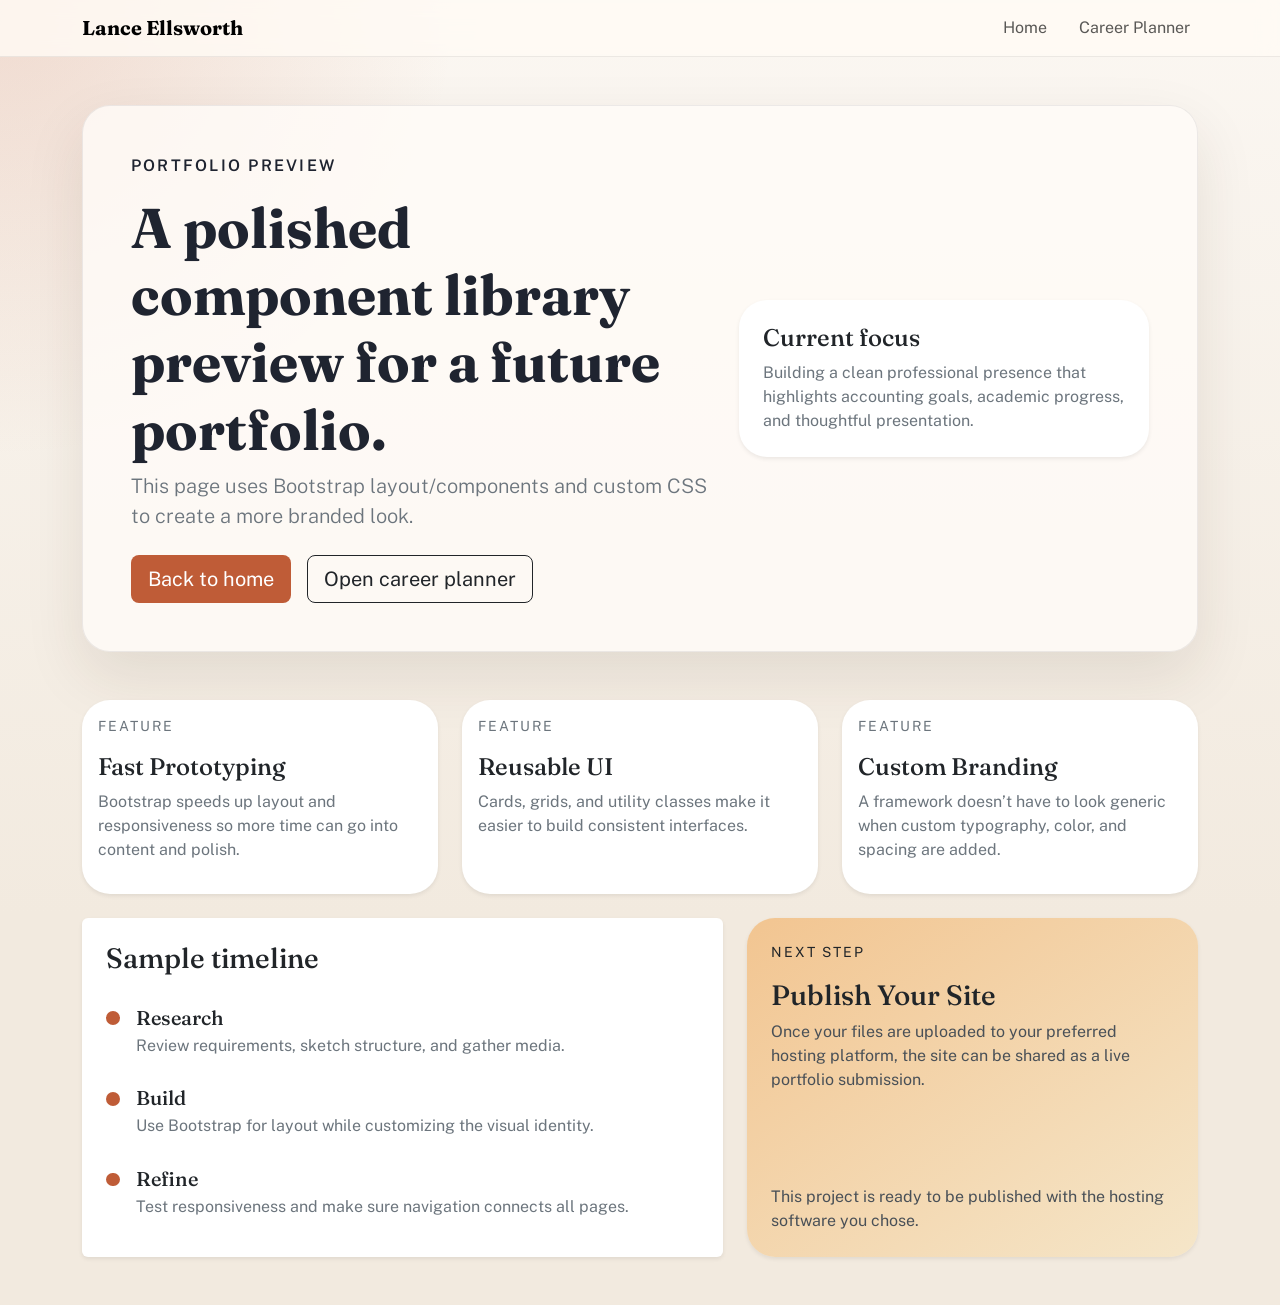
==== bootstrap.html @ 7f500517 "Initial website project" ====
<!DOCTYPE html>
<html lang="en">
  <head>
    <meta charset="UTF-8" />
    <meta name="viewport" content="width=device-width, initial-scale=1.0" />
    <title>Portfolio Preview</title>
    <link
      href="https://cdn.jsdelivr.net/npm/bootstrap@5.3.3/dist/css/bootstrap.min.css"
      rel="stylesheet"
      crossorigin="anonymous"
    />
    <link rel="stylesheet" href="bootstrap-custom.css" />
  </head>
  <body>
    <nav class="navbar navbar-expand-lg sticky-top glass-nav">
      <div class="container">
        <a class="navbar-brand fw-bold" href="index.html">Lance Ellsworth</a>
        <button
          class="navbar-toggler"
          type="button"
          data-bs-toggle="collapse"
          data-bs-target="#navMenu"
          aria-controls="navMenu"
          aria-expanded="false"
          aria-label="Toggle navigation"
        >
          <span class="navbar-toggler-icon"></span>
        </button>
        <div class="collapse navbar-collapse" id="navMenu">
          <ul class="navbar-nav ms-auto gap-lg-3">
            <li class="nav-item"><a class="nav-link" href="index.html">Home</a></li>
            <li class="nav-item"><a class="nav-link" href="scratch.html">Career Planner</a></li>
          </ul>
        </div>
      </div>
    </nav>

    <header class="py-5">
      <div class="container">
        <div class="hero-panel p-4 p-lg-5">
          <div class="row align-items-center g-4">
            <div class="col-lg-7">
              <p class="text-uppercase fw-semibold tracking">Portfolio Preview</p>
              <h1 class="display-4 fw-bold">A polished component library preview for a future portfolio.</h1>
              <p class="lead text-secondary">
                This page uses Bootstrap layout/components and custom CSS to create a more branded look.
              </p>
              <div class="d-flex flex-wrap gap-3 mt-4">
                <a class="btn btn-warm btn-lg" href="index.html">Back to home</a>
                <a class="btn btn-outline-dark btn-lg" href="scratch.html">Open career planner</a>
              </div>
            </div>
            <div class="col-lg-5">
              <div class="card border-0 stat-panel shadow-sm">
                <div class="card-body p-4">
                  <h2 class="h4">Current focus</h2>
                  <p class="mb-0 text-secondary">
                    Building a clean professional presence that highlights accounting goals,
                    academic progress, and thoughtful presentation.
                  </p>
                </div>
              </div>
            </div>
          </div>
        </div>
      </div>
    </header>

    <main class="pb-5">
      <section class="container mb-4">
        <div class="row g-4">
          <div class="col-md-4">
            <div class="card h-100 border-0 shadow-sm lift-card">
              <div class="card-body">
                <p class="small text-uppercase tracking text-secondary">Feature</p>
                <h2 class="h4">Fast Prototyping</h2>
                <p class="text-secondary">
                  Bootstrap speeds up layout and responsiveness so more time can go into content and polish.
                </p>
              </div>
            </div>
          </div>
          <div class="col-md-4">
            <div class="card h-100 border-0 shadow-sm lift-card">
              <div class="card-body">
                <p class="small text-uppercase tracking text-secondary">Feature</p>
                <h2 class="h4">Reusable UI</h2>
                <p class="text-secondary">
                  Cards, grids, and utility classes make it easier to build consistent interfaces.
                </p>
              </div>
            </div>
          </div>
          <div class="col-md-4">
            <div class="card h-100 border-0 shadow-sm lift-card">
              <div class="card-body">
                <p class="small text-uppercase tracking text-secondary">Feature</p>
                <h2 class="h4">Custom Branding</h2>
                <p class="text-secondary">
                  A framework doesn’t have to look generic when custom typography, color, and spacing are added.
                </p>
              </div>
            </div>
          </div>
        </div>
      </section>

      <section class="container">
        <div class="row g-4 align-items-stretch">
          <div class="col-lg-7">
            <div class="card border-0 shadow-sm h-100">
              <div class="card-body p-4">
                <h2 class="h3 mb-3">Sample timeline</h2>
                <div class="timeline-item">
                  <span class="timeline-dot"></span>
                  <div>
                    <h3 class="h5 mb-1">Research</h3>
                    <p class="text-secondary mb-0">Review requirements, sketch structure, and gather media.</p>
                  </div>
                </div>
                <div class="timeline-item">
                  <span class="timeline-dot"></span>
                  <div>
                    <h3 class="h5 mb-1">Build</h3>
                    <p class="text-secondary mb-0">Use Bootstrap for layout while customizing the visual identity.</p>
                  </div>
                </div>
                <div class="timeline-item">
                  <span class="timeline-dot"></span>
                  <div>
                    <h3 class="h5 mb-1">Refine</h3>
                    <p class="text-secondary mb-0">Test responsiveness and make sure navigation connects all pages.</p>
                  </div>
                </div>
              </div>
            </div>
          </div>
          <div class="col-lg-5">
            <div class="card border-0 shadow-sm h-100 gradient-panel">
              <div class="card-body p-4 d-flex flex-column">
                <p class="small text-uppercase tracking">Next step</p>
                <h2 class="h3">Publish Your Site</h2>
                <p class="text-dark-emphasis">
                  Once your files are uploaded to your preferred hosting platform, the site can be shared as a live portfolio submission.
                </p>
                <p class="mt-auto mb-0 text-dark-emphasis">This project is ready to be published with the hosting software you chose.</p>
              </div>
            </div>
          </div>
        </div>
      </section>
    </main>

    <script
      src="https://cdn.jsdelivr.net/npm/bootstrap@5.3.3/dist/js/bootstrap.bundle.min.js"
      crossorigin="anonymous"
    ></script>
  </body>
</html>
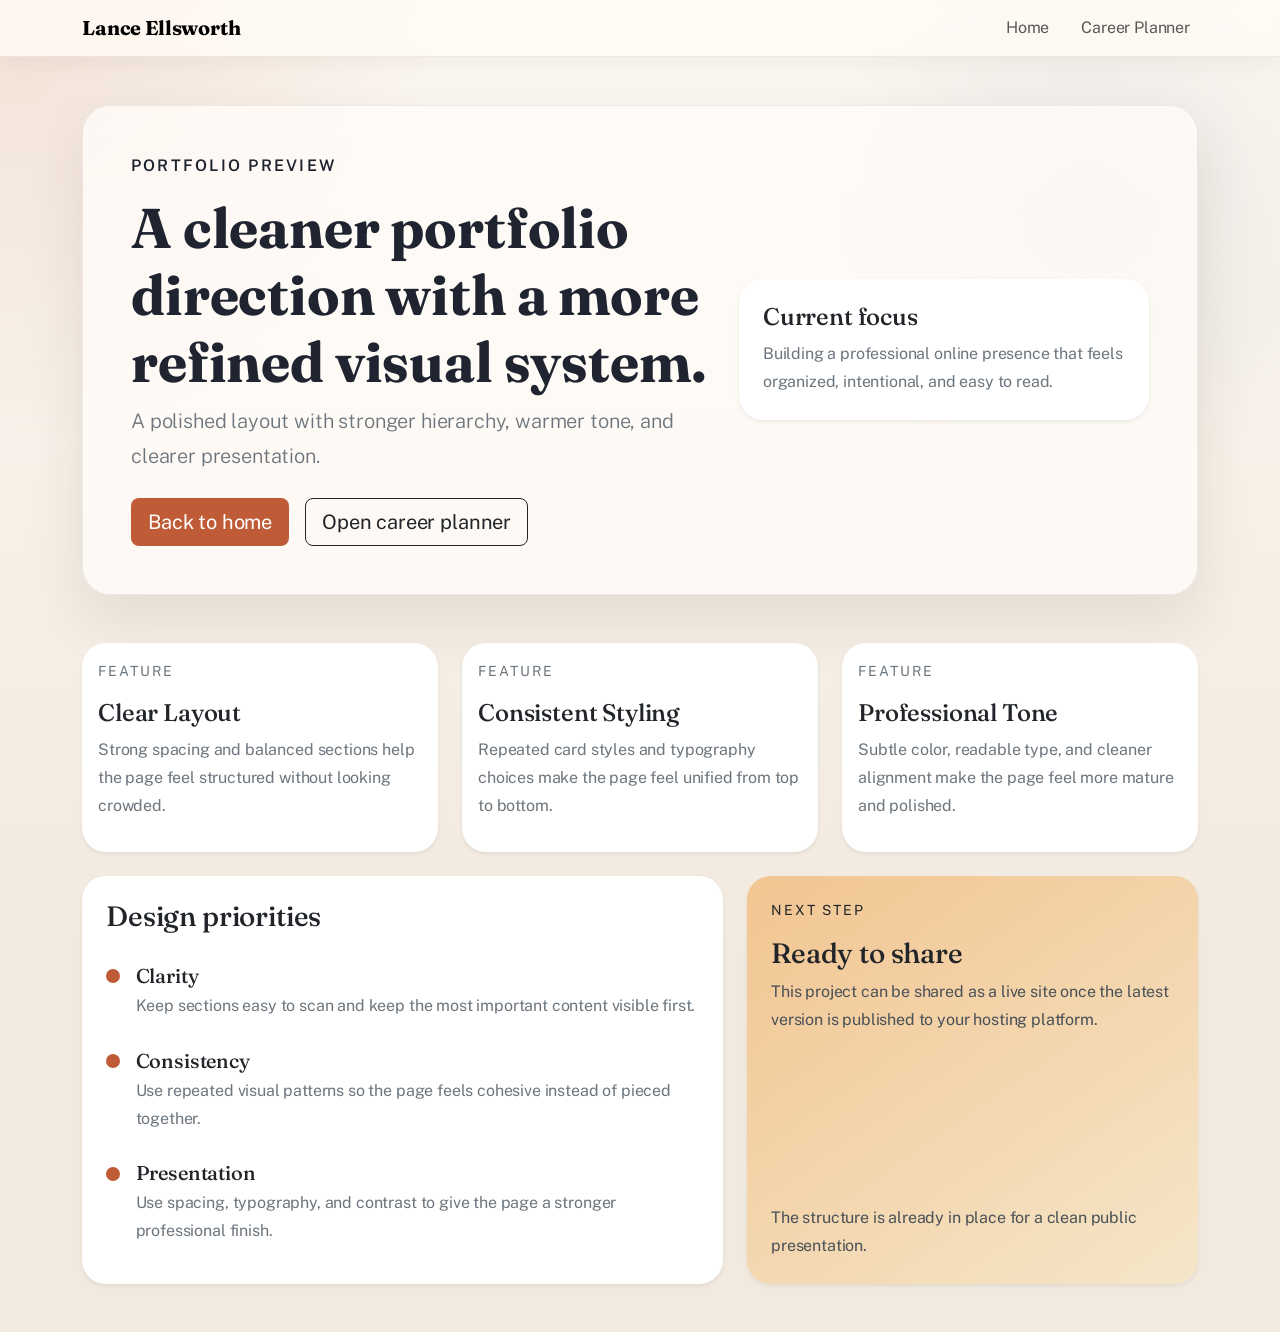
==== commit b9a9cc90: "Update website design and content" ====
--- a/bootstrap.html
+++ b/bootstrap.html
@@ -41,9 +41,9 @@
           <div class="row align-items-center g-4">
             <div class="col-lg-7">
               <p class="text-uppercase fw-semibold tracking">Portfolio Preview</p>
-              <h1 class="display-4 fw-bold">A polished component library preview for a future portfolio.</h1>
+              <h1 class="display-4 fw-bold">A cleaner portfolio direction with a more refined visual system.</h1>
               <p class="lead text-secondary">
-                This page uses Bootstrap layout/components and custom CSS to create a more branded look.
+                A polished layout with stronger hierarchy, warmer tone, and clearer presentation.
               </p>
               <div class="d-flex flex-wrap gap-3 mt-4">
                 <a class="btn btn-warm btn-lg" href="index.html">Back to home</a>
@@ -55,8 +55,7 @@
                 <div class="card-body p-4">
                   <h2 class="h4">Current focus</h2>
                   <p class="mb-0 text-secondary">
-                    Building a clean professional presence that highlights accounting goals,
-                    academic progress, and thoughtful presentation.
+                    Building a professional online presence that feels organized, intentional, and easy to read.
                   </p>
                 </div>
               </div>
@@ -73,9 +72,9 @@
             <div class="card h-100 border-0 shadow-sm lift-card">
               <div class="card-body">
                 <p class="small text-uppercase tracking text-secondary">Feature</p>
-                <h2 class="h4">Fast Prototyping</h2>
+                <h2 class="h4">Clear Layout</h2>
                 <p class="text-secondary">
-                  Bootstrap speeds up layout and responsiveness so more time can go into content and polish.
+                  Strong spacing and balanced sections help the page feel structured without looking crowded.
                 </p>
               </div>
             </div>
@@ -84,9 +83,9 @@
             <div class="card h-100 border-0 shadow-sm lift-card">
               <div class="card-body">
                 <p class="small text-uppercase tracking text-secondary">Feature</p>
-                <h2 class="h4">Reusable UI</h2>
+                <h2 class="h4">Consistent Styling</h2>
                 <p class="text-secondary">
-                  Cards, grids, and utility classes make it easier to build consistent interfaces.
+                  Repeated card styles and typography choices make the page feel unified from top to bottom.
                 </p>
               </div>
             </div>
@@ -95,9 +94,9 @@
             <div class="card h-100 border-0 shadow-sm lift-card">
               <div class="card-body">
                 <p class="small text-uppercase tracking text-secondary">Feature</p>
-                <h2 class="h4">Custom Branding</h2>
+                <h2 class="h4">Professional Tone</h2>
                 <p class="text-secondary">
-                  A framework doesn’t have to look generic when custom typography, color, and spacing are added.
+                  Subtle color, readable type, and cleaner alignment make the page feel more mature and polished.
                 </p>
               </div>
             </div>
@@ -110,26 +109,26 @@
           <div class="col-lg-7">
             <div class="card border-0 shadow-sm h-100">
               <div class="card-body p-4">
-                <h2 class="h3 mb-3">Sample timeline</h2>
+                <h2 class="h3 mb-3">Design priorities</h2>
                 <div class="timeline-item">
                   <span class="timeline-dot"></span>
                   <div>
-                    <h3 class="h5 mb-1">Research</h3>
-                    <p class="text-secondary mb-0">Review requirements, sketch structure, and gather media.</p>
+                    <h3 class="h5 mb-1">Clarity</h3>
+                    <p class="text-secondary mb-0">Keep sections easy to scan and keep the most important content visible first.</p>
                   </div>
                 </div>
                 <div class="timeline-item">
                   <span class="timeline-dot"></span>
                   <div>
-                    <h3 class="h5 mb-1">Build</h3>
-                    <p class="text-secondary mb-0">Use Bootstrap for layout while customizing the visual identity.</p>
+                    <h3 class="h5 mb-1">Consistency</h3>
+                    <p class="text-secondary mb-0">Use repeated visual patterns so the page feels cohesive instead of pieced together.</p>
                   </div>
                 </div>
                 <div class="timeline-item">
                   <span class="timeline-dot"></span>
                   <div>
-                    <h3 class="h5 mb-1">Refine</h3>
-                    <p class="text-secondary mb-0">Test responsiveness and make sure navigation connects all pages.</p>
+                    <h3 class="h5 mb-1">Presentation</h3>
+                    <p class="text-secondary mb-0">Use spacing, typography, and contrast to give the page a stronger professional finish.</p>
                   </div>
                 </div>
               </div>
@@ -139,11 +138,11 @@
             <div class="card border-0 shadow-sm h-100 gradient-panel">
               <div class="card-body p-4 d-flex flex-column">
                 <p class="small text-uppercase tracking">Next step</p>
-                <h2 class="h3">Publish Your Site</h2>
+                <h2 class="h3">Ready to share</h2>
                 <p class="text-dark-emphasis">
-                  Once your files are uploaded to your preferred hosting platform, the site can be shared as a live portfolio submission.
+                  This project can be shared as a live site once the latest version is published to your hosting platform.
                 </p>
-                <p class="mt-auto mb-0 text-dark-emphasis">This project is ready to be published with the hosting software you chose.</p>
+                <p class="mt-auto mb-0 text-dark-emphasis">The structure is already in place for a clean public presentation.</p>
               </div>
             </div>
           </div>
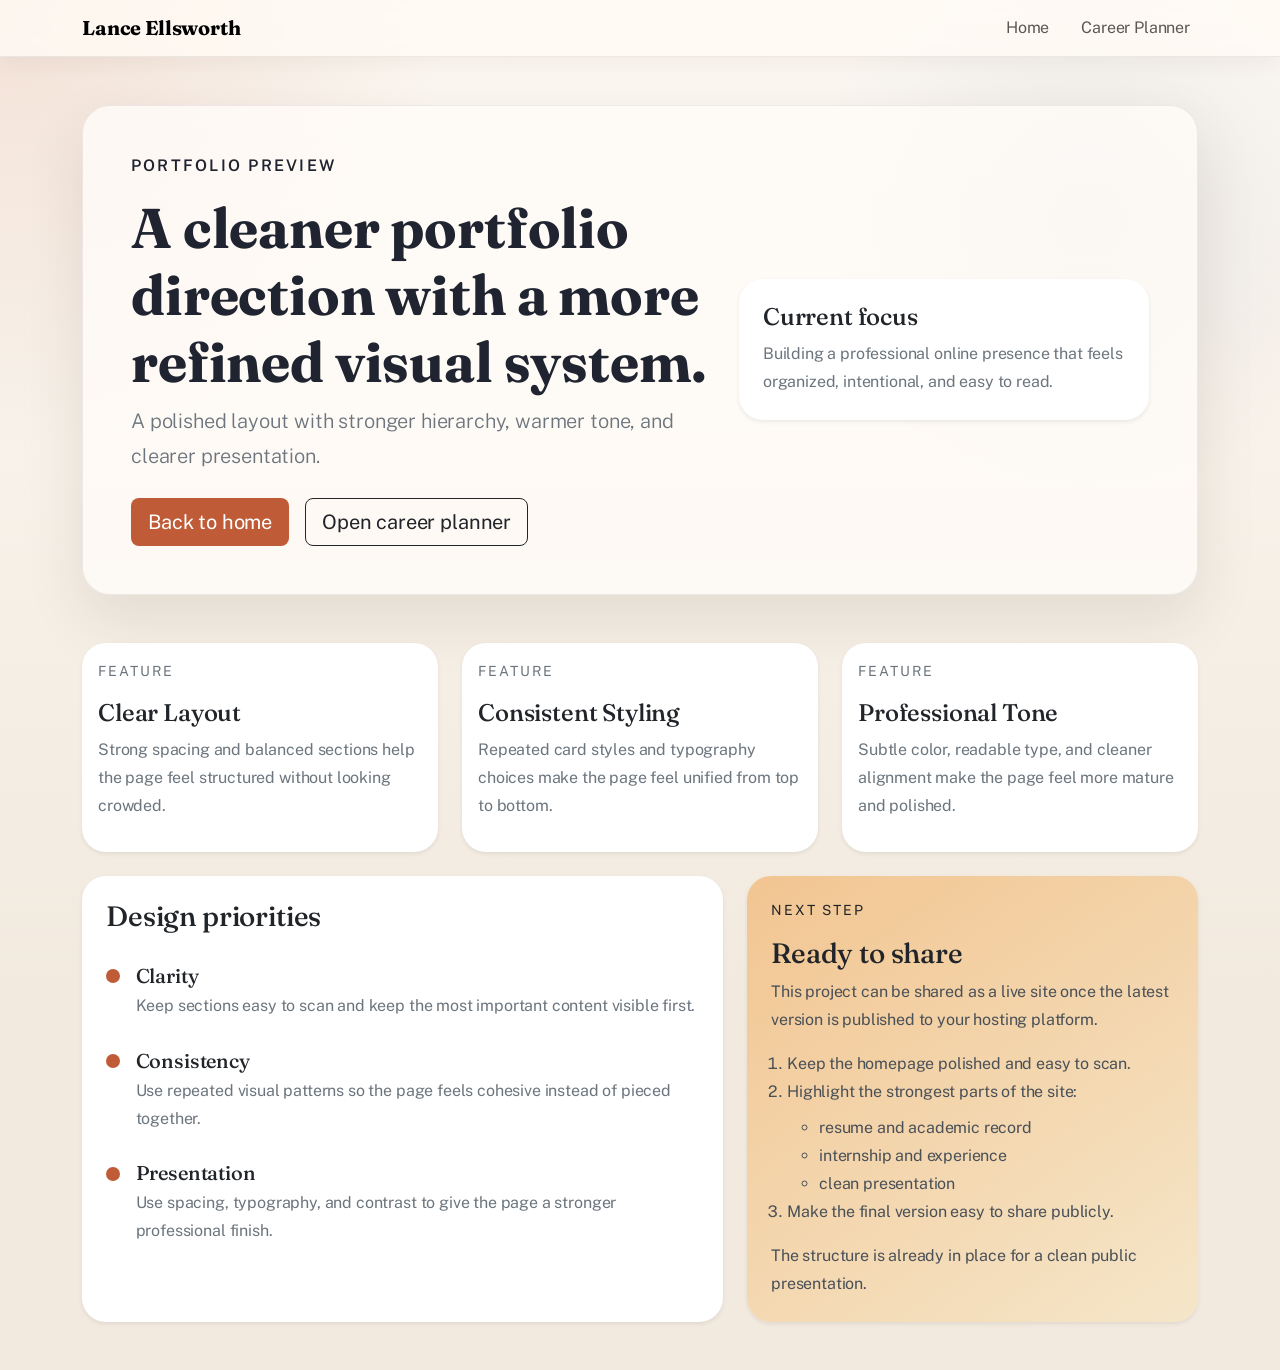
==== commit 453113ca: "Final site updates" ====
--- a/bootstrap.html
+++ b/bootstrap.html
@@ -142,6 +142,17 @@
                 <p class="text-dark-emphasis">
                   This project can be shared as a live site once the latest version is published to your hosting platform.
                 </p>
+                <ol class="text-dark-emphasis ps-3 mb-3">
+                  <li>Keep the homepage polished and easy to scan.</li>
+                  <li>Highlight the strongest parts of the site:
+                    <ul class="mt-2">
+                      <li>resume and academic record</li>
+                      <li>internship and experience</li>
+                      <li>clean presentation</li>
+                    </ul>
+                  </li>
+                  <li>Make the final version easy to share publicly.</li>
+                </ol>
                 <p class="mt-auto mb-0 text-dark-emphasis">The structure is already in place for a clean public presentation.</p>
               </div>
             </div>
